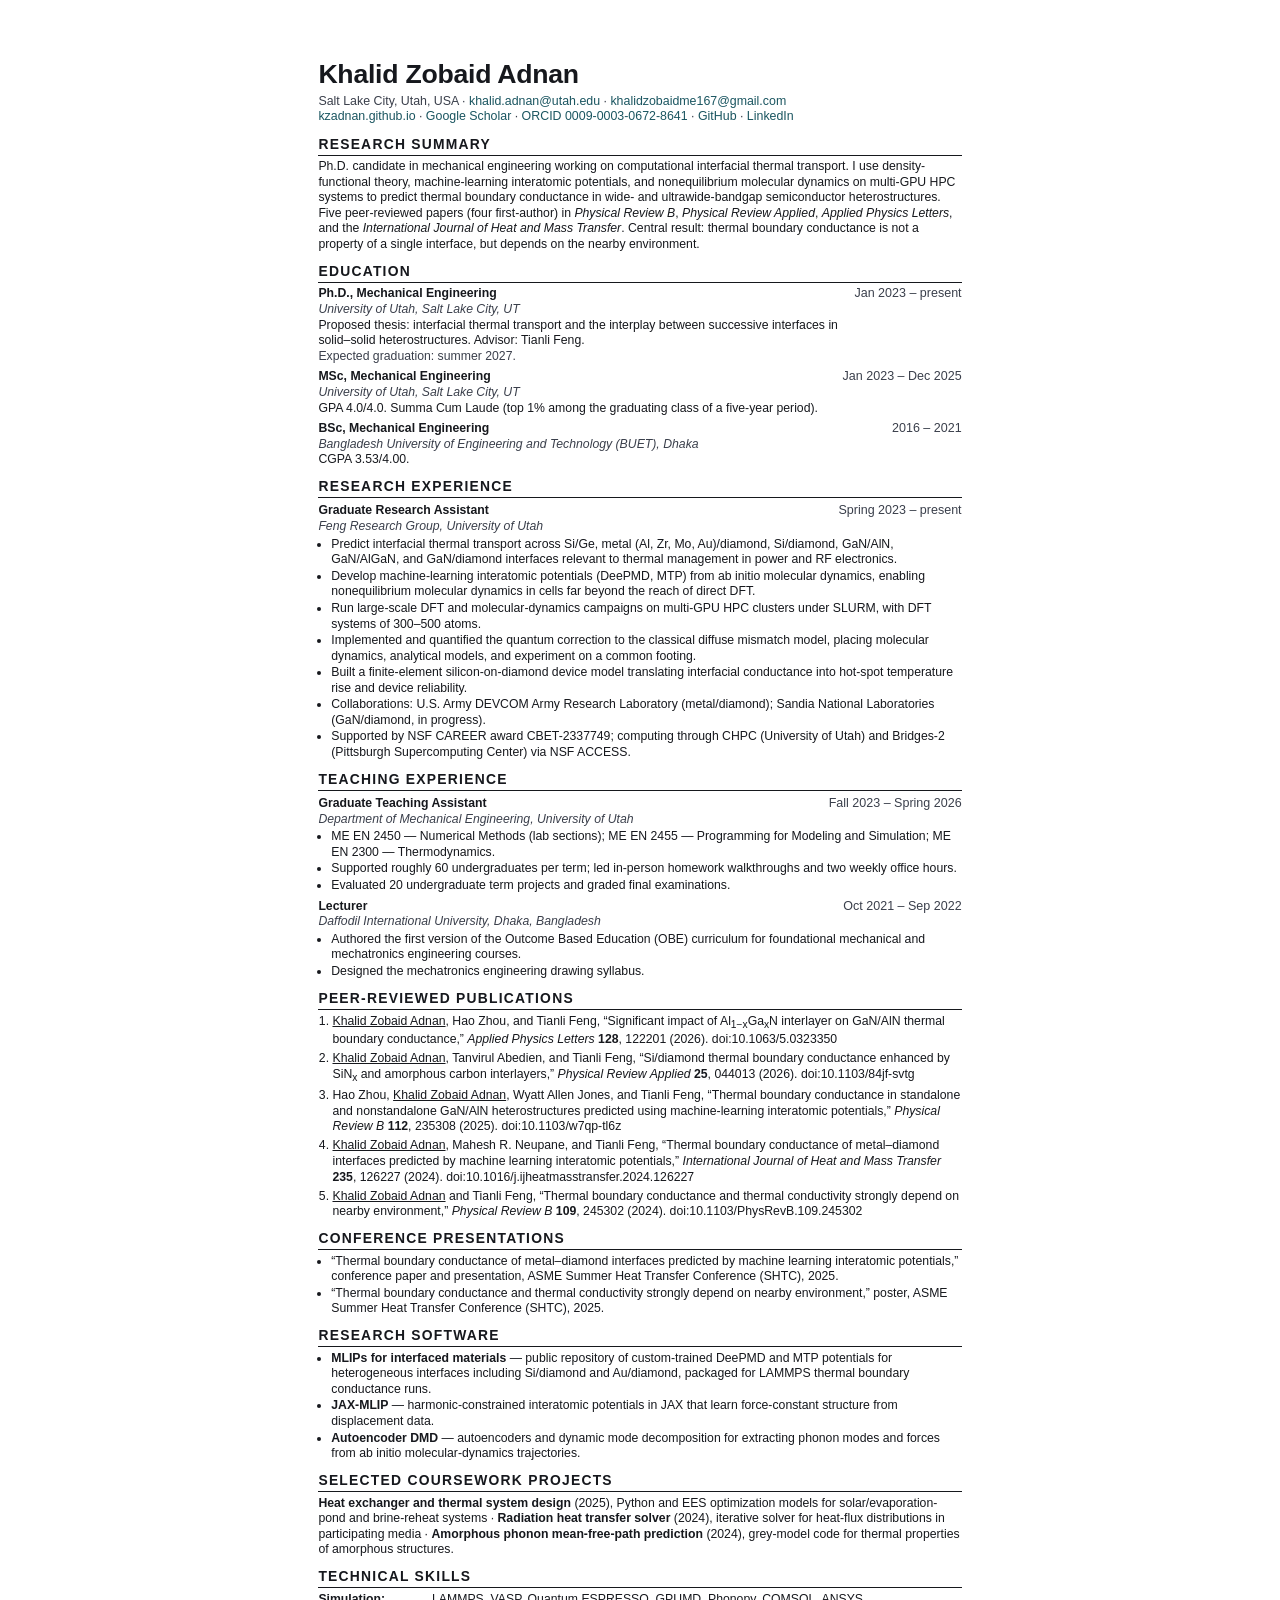
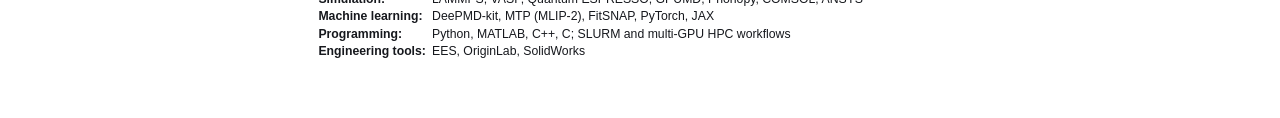
==== cv/index.html @ 43051bc8 "Add CV, contribution statements, talks, funding, and device relevance Addresses the gaps a hiring co" ====
<!DOCTYPE html>
<html lang="en">
<head>
<meta charset="utf-8">
<meta name="viewport" content="width=device-width, initial-scale=1">
<title>Khalid Zobaid Adnan | Curriculum vitae</title>
<link rel="canonical" href="https://kzadnan.github.io/cv/">
<style>
  @page { size: letter; margin: 0.6in 0.7in; }
  * { box-sizing: border-box; }
  body {
    margin: 0 auto;
    max-width: 7.1in;
    padding: 0.6in 0.2in;
    font-family: "Source Sans 3", "Segoe UI", Arial, sans-serif;
    font-size: 9.2pt;
    line-height: 1.27;
    color: #16181d;
  }
  a { color: #1a5560; text-decoration: none; }
  h1 {
    margin: 0;
    font-size: 20pt;
    letter-spacing: -0.01em;
  }
  .contact {
    margin: 0.18em 0 0;
    font-size: 9.3pt;
    color: #3a3f4b;
  }
  h2 {
    margin: 0.75em 0 0.26em;
    padding-bottom: 0.1em;
    border-bottom: 1px solid #16181d;
    font-size: 10.4pt;
    letter-spacing: 0.09em;
    text-transform: uppercase;
  }
  p { margin: 0 0 0.4em; }
  .row {
    display: flex;
    justify-content: space-between;
    gap: 1em;
    margin-top: 0.42em;
  }
  .row:first-of-type { margin-top: 0; }
  .role { font-weight: 700; }
  .where { font-style: italic; color: #3a3f4b; }
  .when { white-space: nowrap; color: #3a3f4b; font-size: 9.4pt; }
  ul { margin: 0.18em 0 0; padding-left: 1.05em; }
  li { margin-bottom: 0.08em; }
  ol.pubs { margin: 0; padding-left: 1.15em; }
  ol.pubs li { margin-bottom: 0.28em; }
  .venue { font-style: italic; }
  .me { text-decoration: underline; }
  .skills {
    display: grid;
    grid-template-columns: max-content 1fr;
    gap: 0.16em 0.5em;
    margin: 0.2em 0 0;
  }
  .skills dt { font-weight: 700; }
  .skills dd { margin: 0; }
  .note { color: #3a3f4b; }
  @media print { body { padding: 0; max-width: none; } }
</style>
</head>
<body>

<header>
  <h1>Khalid Zobaid Adnan</h1>
  <p class="contact">
    Salt Lake City, Utah, USA &middot;
    <a href="mailto:khalid.adnan@utah.edu">khalid.adnan@utah.edu</a> &middot;
    <a href="mailto:khalidzobaidme167@gmail.com">khalidzobaidme167@gmail.com</a><br>
    <a href="https://kzadnan.github.io">kzadnan.github.io</a> &middot;
    <a href="https://scholar.google.com/citations?user=MXLTLekAAAAJ">Google Scholar</a> &middot;
    <a href="https://orcid.org/0009-0003-0672-8641">ORCID 0009-0003-0672-8641</a> &middot;
    <a href="https://github.com/kzadnan">GitHub</a> &middot;
    <a href="https://www.linkedin.com/in/zobaid-adnan/">LinkedIn</a>
  </p>
</header>

<h2>Research summary</h2>
<p>Ph.D. candidate in mechanical engineering working on computational interfacial thermal transport. I use density-functional theory, machine-learning interatomic potentials, and nonequilibrium molecular dynamics on multi-GPU HPC systems to predict thermal boundary conductance in wide- and ultrawide-bandgap semiconductor heterostructures. Five peer-reviewed papers (four first-author) in <span class="venue">Physical Review B</span>, <span class="venue">Physical Review Applied</span>, <span class="venue">Applied Physics Letters</span>, and the <span class="venue">International Journal of Heat and Mass Transfer</span>. Central result: thermal boundary conductance is not a property of a single interface, but depends on the nearby environment.</p>

<h2>Education</h2>
<div class="row">
  <div>
    <span class="role">Ph.D., Mechanical Engineering</span><br>
    <span class="where">University of Utah, Salt Lake City, UT</span><br>
    Proposed thesis: interfacial thermal transport and the interplay between successive interfaces in solid&ndash;solid heterostructures. Advisor: Tianli Feng.<br>
    <span class="note">Expected graduation: summer 2027.</span>
  </div>
  <div class="when">Jan 2023 &ndash; present</div>
</div>
<div class="row">
  <div>
    <span class="role">MSc, Mechanical Engineering</span><br>
    <span class="where">University of Utah, Salt Lake City, UT</span><br>
    GPA 4.0/4.0. Summa Cum Laude (top 1% among the graduating class of a five-year period).
  </div>
  <div class="when">Jan 2023 &ndash; Dec 2025</div>
</div>
<div class="row">
  <div>
    <span class="role">BSc, Mechanical Engineering</span><br>
    <span class="where">Bangladesh University of Engineering and Technology (BUET), Dhaka</span><br>
    CGPA 3.53/4.00.
  </div>
  <div class="when">2016 &ndash; 2021</div>
</div>

<h2>Research experience</h2>
<div class="row">
  <div>
    <span class="role">Graduate Research Assistant</span><br>
    <span class="where">Feng Research Group, University of Utah</span>
  </div>
  <div class="when">Spring 2023 &ndash; present</div>
</div>
<ul>
  <li>Predict interfacial thermal transport across Si/Ge, metal (Al, Zr, Mo, Au)/diamond, Si/diamond, GaN/AlN, GaN/AlGaN, and GaN/diamond interfaces relevant to thermal management in power and RF electronics.</li>
  <li>Develop machine-learning interatomic potentials (DeePMD, MTP) from ab initio molecular dynamics, enabling nonequilibrium molecular dynamics in cells far beyond the reach of direct DFT.</li>
  <li>Run large-scale DFT and molecular-dynamics campaigns on multi-GPU HPC clusters under SLURM, with DFT systems of 300&ndash;500 atoms.</li>
  <li>Implemented and quantified the quantum correction to the classical diffuse mismatch model, placing molecular dynamics, analytical models, and experiment on a common footing.</li>
  <li>Built a finite-element silicon-on-diamond device model translating interfacial conductance into hot-spot temperature rise and device reliability.</li>
  <li>Collaborations: U.S. Army DEVCOM Army Research Laboratory (metal/diamond); Sandia National Laboratories (GaN/diamond, in progress).</li>
  <li>Supported by NSF CAREER award CBET-2337749; computing through CHPC (University of Utah) and Bridges-2 (Pittsburgh Supercomputing Center) via NSF ACCESS.</li>
</ul>

<h2>Teaching experience</h2>
<div class="row">
  <div>
    <span class="role">Graduate Teaching Assistant</span><br>
    <span class="where">Department of Mechanical Engineering, University of Utah</span>
  </div>
  <div class="when">Fall 2023 &ndash; Spring 2026</div>
</div>
<ul>
  <li>ME EN 2450 &mdash; Numerical Methods (lab sections); ME EN 2455 &mdash; Programming for Modeling and Simulation; ME EN 2300 &mdash; Thermodynamics.</li>
  <li>Supported roughly 60 undergraduates per term; led in-person homework walkthroughs and two weekly office hours.</li>
  <li>Evaluated 20 undergraduate term projects and graded final examinations.</li>
</ul>
<div class="row">
  <div>
    <span class="role">Lecturer</span><br>
    <span class="where">Daffodil International University, Dhaka, Bangladesh</span>
  </div>
  <div class="when">Oct 2021 &ndash; Sep 2022</div>
</div>
<ul>
  <li>Authored the first version of the Outcome Based Education (OBE) curriculum for foundational mechanical and mechatronics engineering courses.</li>
  <li>Designed the mechatronics engineering drawing syllabus.</li>
</ul>

<h2>Peer-reviewed publications</h2>
<ol class="pubs">
  <li><span class="me">Khalid Zobaid Adnan</span>, Hao Zhou, and Tianli Feng, &ldquo;Significant impact of Al<sub>1&minus;x</sub>Ga<sub>x</sub>N interlayer on GaN/AlN thermal boundary conductance,&rdquo; <span class="venue">Applied Physics Letters</span> <strong>128</strong>, 122201 (2026). doi:10.1063/5.0323350</li>
  <li><span class="me">Khalid Zobaid Adnan</span>, Tanvirul Abedien, and Tianli Feng, &ldquo;Si/diamond thermal boundary conductance enhanced by SiN<sub>x</sub> and amorphous carbon interlayers,&rdquo; <span class="venue">Physical Review Applied</span> <strong>25</strong>, 044013 (2026). doi:10.1103/84jf-svtg</li>
  <li>Hao Zhou, <span class="me">Khalid Zobaid Adnan</span>, Wyatt Allen Jones, and Tianli Feng, &ldquo;Thermal boundary conductance in standalone and nonstandalone GaN/AlN heterostructures predicted using machine-learning interatomic potentials,&rdquo; <span class="venue">Physical Review B</span> <strong>112</strong>, 235308 (2025). doi:10.1103/w7qp-tl6z</li>
  <li><span class="me">Khalid Zobaid Adnan</span>, Mahesh R. Neupane, and Tianli Feng, &ldquo;Thermal boundary conductance of metal&ndash;diamond interfaces predicted by machine learning interatomic potentials,&rdquo; <span class="venue">International Journal of Heat and Mass Transfer</span> <strong>235</strong>, 126227 (2024). doi:10.1016/j.ijheatmasstransfer.2024.126227</li>
  <li><span class="me">Khalid Zobaid Adnan</span> and Tianli Feng, &ldquo;Thermal boundary conductance and thermal conductivity strongly depend on nearby environment,&rdquo; <span class="venue">Physical Review B</span> <strong>109</strong>, 245302 (2024). doi:10.1103/PhysRevB.109.245302</li>
</ol>

<h2>Conference presentations</h2>
<ul>
  <li>&ldquo;Thermal boundary conductance of metal&ndash;diamond interfaces predicted by machine learning interatomic potentials,&rdquo; conference paper and presentation, ASME Summer Heat Transfer Conference (SHTC), 2025.</li>
  <li>&ldquo;Thermal boundary conductance and thermal conductivity strongly depend on nearby environment,&rdquo; poster, ASME Summer Heat Transfer Conference (SHTC), 2025.</li>
</ul>

<h2>Research software</h2>
<ul>
  <li><strong>MLIPs for interfaced materials</strong> &mdash; public repository of custom-trained DeePMD and MTP potentials for heterogeneous interfaces including Si/diamond and Au/diamond, packaged for LAMMPS thermal boundary conductance runs.</li>
  <li><strong>JAX-MLIP</strong> &mdash; harmonic-constrained interatomic potentials in JAX that learn force-constant structure from displacement data.</li>
  <li><strong>Autoencoder DMD</strong> &mdash; autoencoders and dynamic mode decomposition for extracting phonon modes and forces from ab initio molecular-dynamics trajectories.</li>
</ul>

<h2>Selected coursework projects</h2>
<p><strong>Heat exchanger and thermal system design</strong> (2025), Python and EES optimization models for solar/evaporation-pond and brine-reheat systems &middot; <strong>Radiation heat transfer solver</strong> (2024), iterative solver for heat-flux distributions in participating media &middot; <strong>Amorphous phonon mean-free-path prediction</strong> (2024), grey-model code for thermal properties of amorphous structures.</p>

<h2>Technical skills</h2>
<dl class="skills">
  <dt>Simulation:</dt>
  <dd>LAMMPS, VASP, Quantum ESPRESSO, GPUMD, Phonopy, COMSOL, ANSYS</dd>
  <dt>Machine learning:</dt>
  <dd>DeePMD-kit, MTP (MLIP-2), FitSNAP, PyTorch, JAX</dd>
  <dt>Programming:</dt>
  <dd>Python, MATLAB, C++, C; SLURM and multi-GPU HPC workflows</dd>
  <dt>Engineering tools:</dt>
  <dd>EES, OriginLab, SolidWorks</dd>
</dl>

</body>
</html>
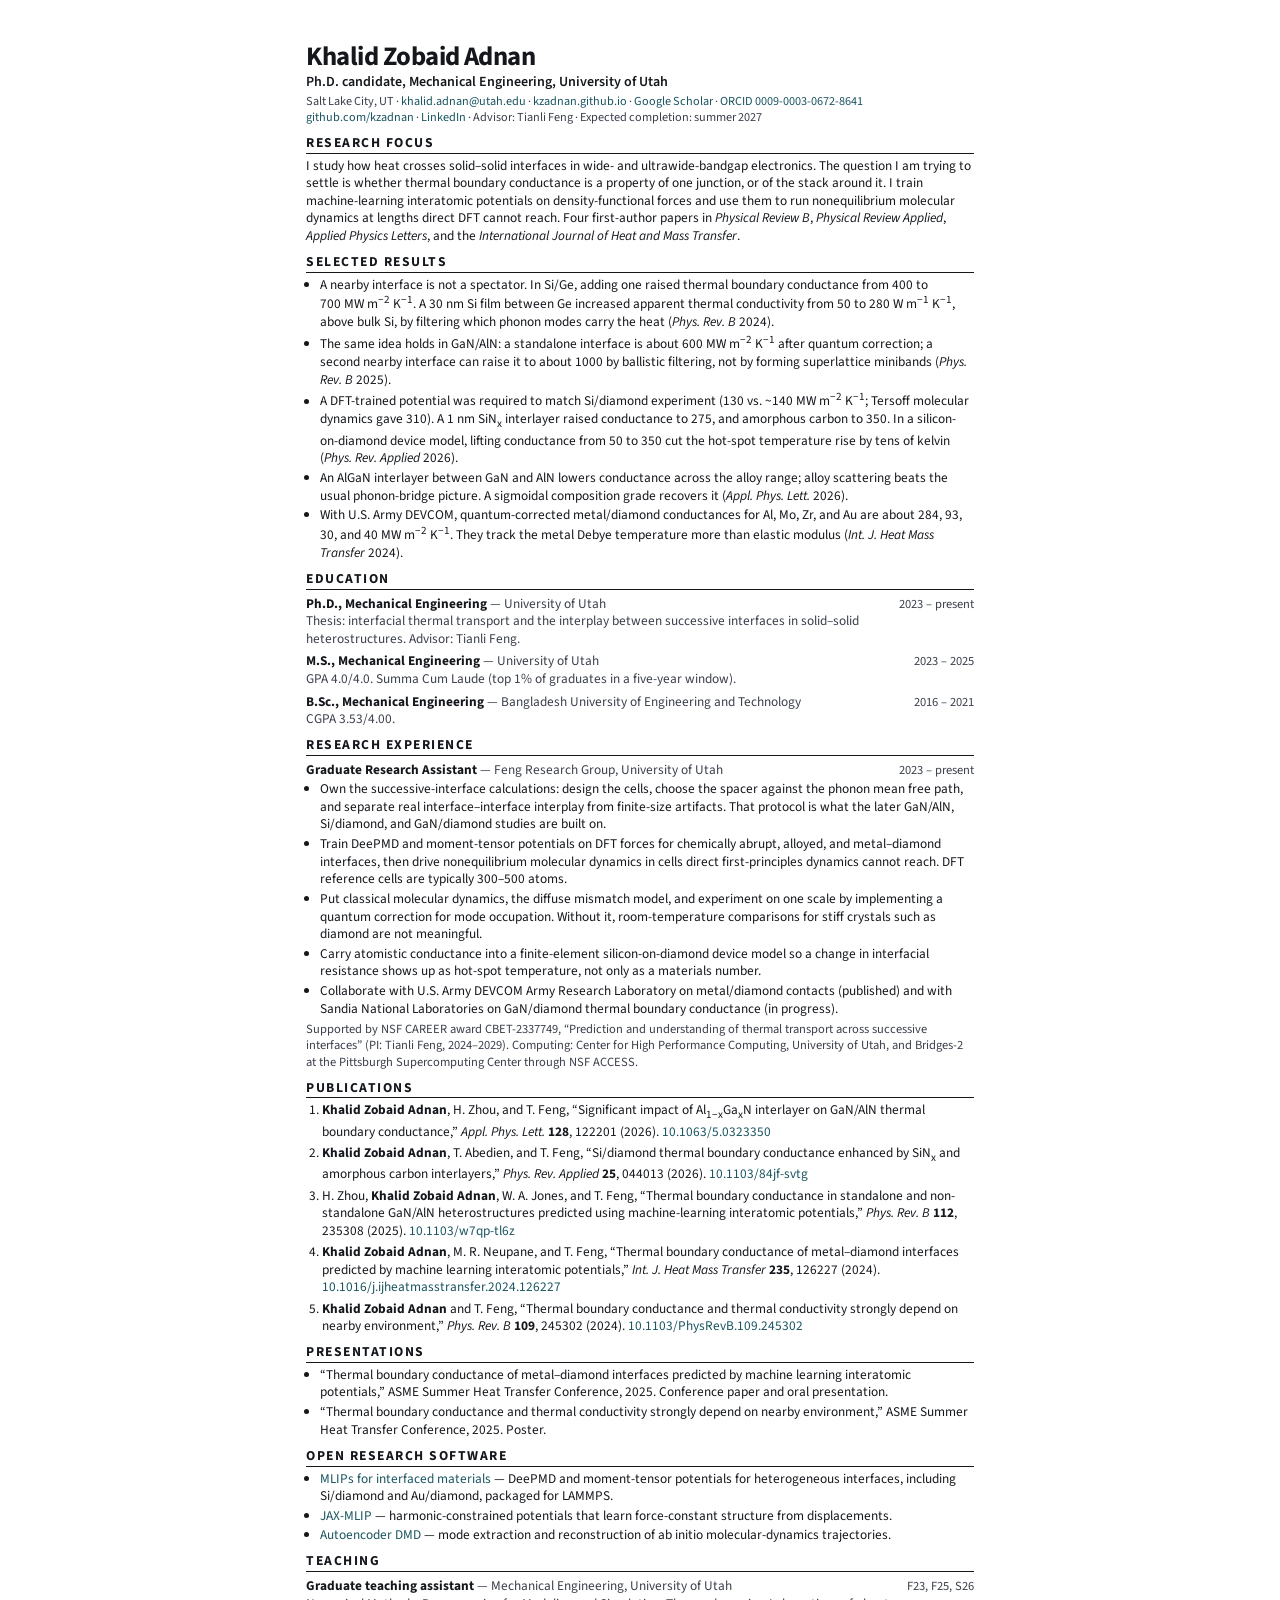
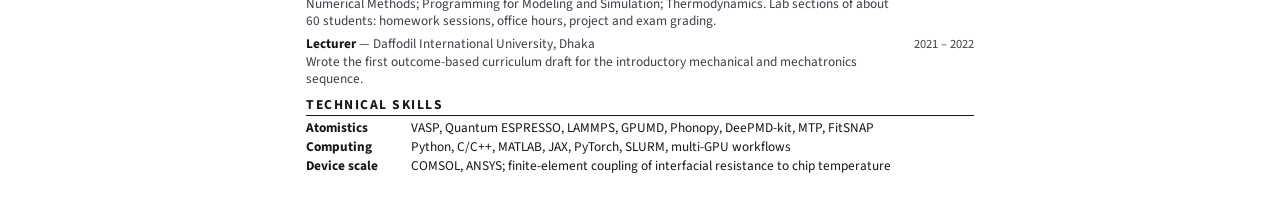
==== commit 3cac32a3: "Rewrite the CV around results and give the site a researcher's voice Lead the CV with the question, " ====
--- a/cv/index.html
+++ b/cv/index.html
@@ -5,108 +5,134 @@
 <meta name="viewport" content="width=device-width, initial-scale=1">
 <title>Khalid Zobaid Adnan | Curriculum vitae</title>
 <link rel="canonical" href="https://kzadnan.github.io/cv/">
+<link rel="preconnect" href="https://fonts.googleapis.com">
+<link rel="preconnect" href="https://fonts.gstatic.com" crossorigin>
+<link href="https://fonts.googleapis.com/css2?family=Source+Sans+3:ital,wght@0,400;0,600;0,700;1,400&display=swap" rel="stylesheet">
 <style>
-  @page { size: letter; margin: 0.6in 0.7in; }
+  @page { size: letter; margin: 0.52in 0.62in; }
   * { box-sizing: border-box; }
   body {
     margin: 0 auto;
-    max-width: 7.1in;
-    padding: 0.6in 0.2in;
+    max-width: 7.25in;
+    padding: 0.45in 0.15in 0.3in;
     font-family: "Source Sans 3", "Segoe UI", Arial, sans-serif;
-    font-size: 9.2pt;
-    line-height: 1.27;
-    color: #16181d;
+    font-size: 10pt;
+    line-height: 1.32;
+    color: #14171c;
   }
   a { color: #1a5560; text-decoration: none; }
+  header { margin-bottom: 0.15em; }
   h1 {
     margin: 0;
     font-size: 20pt;
-    letter-spacing: -0.01em;
+    letter-spacing: -0.02em;
+    line-height: 1.05;
+  }
+  .identity {
+    margin: 0.12em 0 0;
+    font-size: 10.5pt;
+    font-weight: 600;
   }
   .contact {
-    margin: 0.18em 0 0;
-    font-size: 9.3pt;
+    margin: 0.15em 0 0;
+    font-size: 9.2pt;
     color: #3a3f4b;
   }
   h2 {
-    margin: 0.75em 0 0.26em;
-    padding-bottom: 0.1em;
-    border-bottom: 1px solid #16181d;
-    font-size: 10.4pt;
-    letter-spacing: 0.09em;
+    margin: 0.62em 0 0.22em;
+    padding-bottom: 0.06em;
+    border-bottom: 1.5px solid #14171c;
+    font-size: 10.2pt;
+    letter-spacing: 0.11em;
     text-transform: uppercase;
   }
-  p { margin: 0 0 0.4em; }
+  p { margin: 0 0 0.28em; }
+  ul { margin: 0.12em 0 0; padding-left: 1.05em; }
+  li { margin-bottom: 0.16em; break-inside: avoid; }
+  h2, .row { break-inside: avoid; break-after: avoid; }
   .row {
     display: flex;
     justify-content: space-between;
+    align-items: baseline;
     gap: 1em;
-    margin-top: 0.42em;
-  }
-  .row:first-of-type { margin-top: 0; }
+    margin-top: 0.38em;
+  }
   .role { font-weight: 700; }
-  .where { font-style: italic; color: #3a3f4b; }
+  .where { color: #3a3f4b; }
   .when { white-space: nowrap; color: #3a3f4b; font-size: 9.4pt; }
-  ul { margin: 0.18em 0 0; padding-left: 1.05em; }
-  li { margin-bottom: 0.08em; }
-  ol.pubs { margin: 0; padding-left: 1.15em; }
+  .sub { margin: 0.05em 0 0; color: #3a3f4b; }
+  ol.pubs { margin: 0.1em 0 0; padding-left: 1.2em; }
   ol.pubs li { margin-bottom: 0.28em; }
   .venue { font-style: italic; }
-  .me { text-decoration: underline; }
+  .me { font-weight: 700; }
+  .finding { color: #3a3f4b; }
   .skills {
     display: grid;
-    grid-template-columns: max-content 1fr;
-    gap: 0.16em 0.5em;
-    margin: 0.2em 0 0;
+    grid-template-columns: 7.4em 1fr;
+    gap: 0.12em 0.45em;
+    margin: 0.15em 0 0;
   }
   .skills dt { font-weight: 700; }
   .skills dd { margin: 0; }
-  .note { color: #3a3f4b; }
-  @media print { body { padding: 0; max-width: none; } }
+  .support { margin: 0.28em 0 0; color: #3a3f4b; font-size: 9.4pt; }
+  @media print {
+    body { padding: 0; max-width: none; }
+    a { color: inherit; }
+  }
 </style>
 </head>
 <body>
 
 <header>
   <h1>Khalid Zobaid Adnan</h1>
+  <p class="identity">Ph.D. candidate, Mechanical Engineering, University of Utah</p>
   <p class="contact">
-    Salt Lake City, Utah, USA &middot;
+    Salt Lake City, UT &middot;
     <a href="mailto:khalid.adnan@utah.edu">khalid.adnan@utah.edu</a> &middot;
-    <a href="mailto:khalidzobaidme167@gmail.com">khalidzobaidme167@gmail.com</a><br>
     <a href="https://kzadnan.github.io">kzadnan.github.io</a> &middot;
     <a href="https://scholar.google.com/citations?user=MXLTLekAAAAJ">Google Scholar</a> &middot;
-    <a href="https://orcid.org/0009-0003-0672-8641">ORCID 0009-0003-0672-8641</a> &middot;
-    <a href="https://github.com/kzadnan">GitHub</a> &middot;
-    <a href="https://www.linkedin.com/in/zobaid-adnan/">LinkedIn</a>
+    <a href="https://orcid.org/0009-0003-0672-8641">ORCID 0009-0003-0672-8641</a><br>
+    <a href="https://github.com/kzadnan">github.com/kzadnan</a> &middot;
+    <a href="https://www.linkedin.com/in/zobaid-adnan/">LinkedIn</a> &middot;
+    Advisor: Tianli Feng &middot;
+    Expected completion: summer 2027
   </p>
 </header>
 
-<h2>Research summary</h2>
-<p>Ph.D. candidate in mechanical engineering working on computational interfacial thermal transport. I use density-functional theory, machine-learning interatomic potentials, and nonequilibrium molecular dynamics on multi-GPU HPC systems to predict thermal boundary conductance in wide- and ultrawide-bandgap semiconductor heterostructures. Five peer-reviewed papers (four first-author) in <span class="venue">Physical Review B</span>, <span class="venue">Physical Review Applied</span>, <span class="venue">Applied Physics Letters</span>, and the <span class="venue">International Journal of Heat and Mass Transfer</span>. Central result: thermal boundary conductance is not a property of a single interface, but depends on the nearby environment.</p>
+<h2>Research focus</h2>
+<p>I study how heat crosses solid&ndash;solid interfaces in wide- and ultrawide-bandgap electronics. The question I am trying to settle is whether thermal boundary conductance is a property of one junction, or of the stack around it. I train machine-learning interatomic potentials on density-functional forces and use them to run nonequilibrium molecular dynamics at lengths direct DFT cannot reach. Four first-author papers in <span class="venue">Physical Review B</span>, <span class="venue">Physical Review Applied</span>, <span class="venue">Applied Physics Letters</span>, and the <span class="venue">International Journal of Heat and Mass Transfer</span>.</p>
+
+<h2>Selected results</h2>
+<ul>
+  <li>A nearby interface is not a spectator. In Si/Ge, adding one raised thermal boundary conductance from 400 to 700&nbsp;MW&nbsp;m<sup>&minus;2</sup>&nbsp;K<sup>&minus;1</sup>. A 30&nbsp;nm Si film between Ge increased apparent thermal conductivity from 50 to 280&nbsp;W&nbsp;m<sup>&minus;1</sup>&nbsp;K<sup>&minus;1</sup>, above bulk Si, by filtering which phonon modes carry the heat (<span class="venue">Phys. Rev. B</span> 2024).</li>
+  <li>The same idea holds in GaN/AlN: a standalone interface is about 600&nbsp;MW&nbsp;m<sup>&minus;2</sup>&nbsp;K<sup>&minus;1</sup> after quantum correction; a second nearby interface can raise it to about 1000 by ballistic filtering, not by forming superlattice minibands (<span class="venue">Phys. Rev. B</span> 2025).</li>
+  <li>A DFT-trained potential was required to match Si/diamond experiment (130 vs. ~140&nbsp;MW&nbsp;m<sup>&minus;2</sup>&nbsp;K<sup>&minus;1</sup>; Tersoff molecular dynamics gave 310). A 1&nbsp;nm SiN<sub>x</sub> interlayer raised conductance to 275, and amorphous carbon to 350. In a silicon-on-diamond device model, lifting conductance from 50 to 350 cut the hot-spot temperature rise by tens of kelvin (<span class="venue">Phys. Rev. Applied</span> 2026).</li>
+  <li>An AlGaN interlayer between GaN and AlN lowers conductance across the alloy range; alloy scattering beats the usual phonon-bridge picture. A sigmoidal composition grade recovers it (<span class="venue">Appl. Phys. Lett.</span> 2026).</li>
+  <li>With U.S. Army DEVCOM, quantum-corrected metal/diamond conductances for Al, Mo, Zr, and Au are about 284, 93, 30, and 40&nbsp;MW&nbsp;m<sup>&minus;2</sup>&nbsp;K<sup>&minus;1</sup>. They track the metal Debye temperature more than elastic modulus (<span class="venue">Int. J. Heat Mass Transfer</span> 2024).</li>
+</ul>
 
 <h2>Education</h2>
 <div class="row">
   <div>
-    <span class="role">Ph.D., Mechanical Engineering</span><br>
-    <span class="where">University of Utah, Salt Lake City, UT</span><br>
-    Proposed thesis: interfacial thermal transport and the interplay between successive interfaces in solid&ndash;solid heterostructures. Advisor: Tianli Feng.<br>
-    <span class="note">Expected graduation: summer 2027.</span>
-  </div>
-  <div class="when">Jan 2023 &ndash; present</div>
-</div>
-<div class="row">
-  <div>
-    <span class="role">MSc, Mechanical Engineering</span><br>
-    <span class="where">University of Utah, Salt Lake City, UT</span><br>
-    GPA 4.0/4.0. Summa Cum Laude (top 1% among the graduating class of a five-year period).
-  </div>
-  <div class="when">Jan 2023 &ndash; Dec 2025</div>
-</div>
-<div class="row">
-  <div>
-    <span class="role">BSc, Mechanical Engineering</span><br>
-    <span class="where">Bangladesh University of Engineering and Technology (BUET), Dhaka</span><br>
-    CGPA 3.53/4.00.
+    <span class="role">Ph.D., Mechanical Engineering</span>
+    <span class="where"> &mdash; University of Utah</span><br>
+    <span class="sub">Thesis: interfacial thermal transport and the interplay between successive interfaces in solid&ndash;solid heterostructures. Advisor: Tianli Feng.</span>
+  </div>
+  <div class="when">2023 &ndash; present</div>
+</div>
+<div class="row">
+  <div>
+    <span class="role">M.S., Mechanical Engineering</span>
+    <span class="where"> &mdash; University of Utah</span><br>
+    <span class="sub">GPA 4.0/4.0. Summa Cum Laude (top 1% of graduates in a five-year window).</span>
+  </div>
+  <div class="when">2023 &ndash; 2025</div>
+</div>
+<div class="row">
+  <div>
+    <span class="role">B.Sc., Mechanical Engineering</span>
+    <span class="where"> &mdash; Bangladesh University of Engineering and Technology</span><br>
+    <span class="sub">CGPA 3.53/4.00.</span>
   </div>
   <div class="when">2016 &ndash; 2021</div>
 </div>
@@ -114,81 +140,68 @@
 <h2>Research experience</h2>
 <div class="row">
   <div>
-    <span class="role">Graduate Research Assistant</span><br>
-    <span class="where">Feng Research Group, University of Utah</span>
-  </div>
-  <div class="when">Spring 2023 &ndash; present</div>
-</div>
-<ul>
-  <li>Predict interfacial thermal transport across Si/Ge, metal (Al, Zr, Mo, Au)/diamond, Si/diamond, GaN/AlN, GaN/AlGaN, and GaN/diamond interfaces relevant to thermal management in power and RF electronics.</li>
-  <li>Develop machine-learning interatomic potentials (DeePMD, MTP) from ab initio molecular dynamics, enabling nonequilibrium molecular dynamics in cells far beyond the reach of direct DFT.</li>
-  <li>Run large-scale DFT and molecular-dynamics campaigns on multi-GPU HPC clusters under SLURM, with DFT systems of 300&ndash;500 atoms.</li>
-  <li>Implemented and quantified the quantum correction to the classical diffuse mismatch model, placing molecular dynamics, analytical models, and experiment on a common footing.</li>
-  <li>Built a finite-element silicon-on-diamond device model translating interfacial conductance into hot-spot temperature rise and device reliability.</li>
-  <li>Collaborations: U.S. Army DEVCOM Army Research Laboratory (metal/diamond); Sandia National Laboratories (GaN/diamond, in progress).</li>
-  <li>Supported by NSF CAREER award CBET-2337749; computing through CHPC (University of Utah) and Bridges-2 (Pittsburgh Supercomputing Center) via NSF ACCESS.</li>
-</ul>
-
-<h2>Teaching experience</h2>
-<div class="row">
-  <div>
-    <span class="role">Graduate Teaching Assistant</span><br>
-    <span class="where">Department of Mechanical Engineering, University of Utah</span>
-  </div>
-  <div class="when">Fall 2023 &ndash; Spring 2026</div>
-</div>
-<ul>
-  <li>ME EN 2450 &mdash; Numerical Methods (lab sections); ME EN 2455 &mdash; Programming for Modeling and Simulation; ME EN 2300 &mdash; Thermodynamics.</li>
-  <li>Supported roughly 60 undergraduates per term; led in-person homework walkthroughs and two weekly office hours.</li>
-  <li>Evaluated 20 undergraduate term projects and graded final examinations.</li>
-</ul>
-<div class="row">
-  <div>
-    <span class="role">Lecturer</span><br>
-    <span class="where">Daffodil International University, Dhaka, Bangladesh</span>
-  </div>
-  <div class="when">Oct 2021 &ndash; Sep 2022</div>
-</div>
-<ul>
-  <li>Authored the first version of the Outcome Based Education (OBE) curriculum for foundational mechanical and mechatronics engineering courses.</li>
-  <li>Designed the mechatronics engineering drawing syllabus.</li>
-</ul>
-
-<h2>Peer-reviewed publications</h2>
+    <span class="role">Graduate Research Assistant</span>
+    <span class="where"> &mdash; Feng Research Group, University of Utah</span>
+  </div>
+  <div class="when">2023 &ndash; present</div>
+</div>
+<ul>
+  <li>Own the successive-interface calculations: design the cells, choose the spacer against the phonon mean free path, and separate real interface&ndash;interface interplay from finite-size artifacts. That protocol is what the later GaN/AlN, Si/diamond, and GaN/diamond studies are built on.</li>
+  <li>Train DeePMD and moment-tensor potentials on DFT forces for chemically abrupt, alloyed, and metal&ndash;diamond interfaces, then drive nonequilibrium molecular dynamics in cells direct first-principles dynamics cannot reach. DFT reference cells are typically 300&ndash;500 atoms.</li>
+  <li>Put classical molecular dynamics, the diffuse mismatch model, and experiment on one scale by implementing a quantum correction for mode occupation. Without it, room-temperature comparisons for stiff crystals such as diamond are not meaningful.</li>
+  <li>Carry atomistic conductance into a finite-element silicon-on-diamond device model so a change in interfacial resistance shows up as hot-spot temperature, not only as a materials number.</li>
+  <li>Collaborate with U.S. Army DEVCOM Army Research Laboratory on metal/diamond contacts (published) and with Sandia National Laboratories on GaN/diamond thermal boundary conductance (in progress).</li>
+</ul>
+<p class="support">Supported by NSF CAREER award CBET-2337749, &ldquo;Prediction and understanding of thermal transport across successive interfaces&rdquo; (PI: Tianli Feng, 2024&ndash;2029). Computing: Center for High Performance Computing, University of Utah, and Bridges-2 at the Pittsburgh Supercomputing Center through NSF ACCESS.</p>
+
+<h2>Publications</h2>
 <ol class="pubs">
-  <li><span class="me">Khalid Zobaid Adnan</span>, Hao Zhou, and Tianli Feng, &ldquo;Significant impact of Al<sub>1&minus;x</sub>Ga<sub>x</sub>N interlayer on GaN/AlN thermal boundary conductance,&rdquo; <span class="venue">Applied Physics Letters</span> <strong>128</strong>, 122201 (2026). doi:10.1063/5.0323350</li>
-  <li><span class="me">Khalid Zobaid Adnan</span>, Tanvirul Abedien, and Tianli Feng, &ldquo;Si/diamond thermal boundary conductance enhanced by SiN<sub>x</sub> and amorphous carbon interlayers,&rdquo; <span class="venue">Physical Review Applied</span> <strong>25</strong>, 044013 (2026). doi:10.1103/84jf-svtg</li>
-  <li>Hao Zhou, <span class="me">Khalid Zobaid Adnan</span>, Wyatt Allen Jones, and Tianli Feng, &ldquo;Thermal boundary conductance in standalone and nonstandalone GaN/AlN heterostructures predicted using machine-learning interatomic potentials,&rdquo; <span class="venue">Physical Review B</span> <strong>112</strong>, 235308 (2025). doi:10.1103/w7qp-tl6z</li>
-  <li><span class="me">Khalid Zobaid Adnan</span>, Mahesh R. Neupane, and Tianli Feng, &ldquo;Thermal boundary conductance of metal&ndash;diamond interfaces predicted by machine learning interatomic potentials,&rdquo; <span class="venue">International Journal of Heat and Mass Transfer</span> <strong>235</strong>, 126227 (2024). doi:10.1016/j.ijheatmasstransfer.2024.126227</li>
-  <li><span class="me">Khalid Zobaid Adnan</span> and Tianli Feng, &ldquo;Thermal boundary conductance and thermal conductivity strongly depend on nearby environment,&rdquo; <span class="venue">Physical Review B</span> <strong>109</strong>, 245302 (2024). doi:10.1103/PhysRevB.109.245302</li>
+  <li><span class="me">Khalid Zobaid Adnan</span>, H. Zhou, and T. Feng, &ldquo;Significant impact of Al<sub>1&minus;x</sub>Ga<sub>x</sub>N interlayer on GaN/AlN thermal boundary conductance,&rdquo; <span class="venue">Appl. Phys. Lett.</span> <strong>128</strong>, 122201 (2026). <a href="https://doi.org/10.1063/5.0323350">10.1063/5.0323350</a></li>
+  <li><span class="me">Khalid Zobaid Adnan</span>, T. Abedien, and T. Feng, &ldquo;Si/diamond thermal boundary conductance enhanced by SiN<sub>x</sub> and amorphous carbon interlayers,&rdquo; <span class="venue">Phys. Rev. Applied</span> <strong>25</strong>, 044013 (2026). <a href="https://doi.org/10.1103/84jf-svtg">10.1103/84jf-svtg</a></li>
+  <li>H. Zhou, <span class="me">Khalid Zobaid Adnan</span>, W. A. Jones, and T. Feng, &ldquo;Thermal boundary conductance in standalone and non-standalone GaN/AlN heterostructures predicted using machine-learning interatomic potentials,&rdquo; <span class="venue">Phys. Rev. B</span> <strong>112</strong>, 235308 (2025). <a href="https://doi.org/10.1103/w7qp-tl6z">10.1103/w7qp-tl6z</a></li>
+  <li><span class="me">Khalid Zobaid Adnan</span>, M. R. Neupane, and T. Feng, &ldquo;Thermal boundary conductance of metal&ndash;diamond interfaces predicted by machine learning interatomic potentials,&rdquo; <span class="venue">Int. J. Heat Mass Transfer</span> <strong>235</strong>, 126227 (2024). <a href="https://doi.org/10.1016/j.ijheatmasstransfer.2024.126227">10.1016/j.ijheatmasstransfer.2024.126227</a></li>
+  <li><span class="me">Khalid Zobaid Adnan</span> and T. Feng, &ldquo;Thermal boundary conductance and thermal conductivity strongly depend on nearby environment,&rdquo; <span class="venue">Phys. Rev. B</span> <strong>109</strong>, 245302 (2024). <a href="https://doi.org/10.1103/PhysRevB.109.245302">10.1103/PhysRevB.109.245302</a></li>
 </ol>
 
-<h2>Conference presentations</h2>
-<ul>
-  <li>&ldquo;Thermal boundary conductance of metal&ndash;diamond interfaces predicted by machine learning interatomic potentials,&rdquo; conference paper and presentation, ASME Summer Heat Transfer Conference (SHTC), 2025.</li>
-  <li>&ldquo;Thermal boundary conductance and thermal conductivity strongly depend on nearby environment,&rdquo; poster, ASME Summer Heat Transfer Conference (SHTC), 2025.</li>
-</ul>
-
-<h2>Research software</h2>
-<ul>
-  <li><strong>MLIPs for interfaced materials</strong> &mdash; public repository of custom-trained DeePMD and MTP potentials for heterogeneous interfaces including Si/diamond and Au/diamond, packaged for LAMMPS thermal boundary conductance runs.</li>
-  <li><strong>JAX-MLIP</strong> &mdash; harmonic-constrained interatomic potentials in JAX that learn force-constant structure from displacement data.</li>
-  <li><strong>Autoencoder DMD</strong> &mdash; autoencoders and dynamic mode decomposition for extracting phonon modes and forces from ab initio molecular-dynamics trajectories.</li>
-</ul>
-
-<h2>Selected coursework projects</h2>
-<p><strong>Heat exchanger and thermal system design</strong> (2025), Python and EES optimization models for solar/evaporation-pond and brine-reheat systems &middot; <strong>Radiation heat transfer solver</strong> (2024), iterative solver for heat-flux distributions in participating media &middot; <strong>Amorphous phonon mean-free-path prediction</strong> (2024), grey-model code for thermal properties of amorphous structures.</p>
+<h2>Presentations</h2>
+<ul>
+  <li>&ldquo;Thermal boundary conductance of metal&ndash;diamond interfaces predicted by machine learning interatomic potentials,&rdquo; ASME Summer Heat Transfer Conference, 2025. Conference paper and oral presentation.</li>
+  <li>&ldquo;Thermal boundary conductance and thermal conductivity strongly depend on nearby environment,&rdquo; ASME Summer Heat Transfer Conference, 2025. Poster.</li>
+</ul>
+
+<h2>Open research software</h2>
+<ul>
+  <li><a href="https://github.com/kzadnan/Machine_Learning_Interatomic_Potential_for_interfaced_Materials">MLIPs for interfaced materials</a> &mdash; DeePMD and moment-tensor potentials for heterogeneous interfaces, including Si/diamond and Au/diamond, packaged for LAMMPS.</li>
+  <li><a href="https://github.com/kzadnan/JAX-MLIP">JAX-MLIP</a> &mdash; harmonic-constrained potentials that learn force-constant structure from displacements.</li>
+  <li><a href="https://github.com/kzadnan/Autoencoder_NN_DMD">Autoencoder DMD</a> &mdash; mode extraction and reconstruction of ab initio molecular-dynamics trajectories.</li>
+</ul>
+
+<h2>Teaching</h2>
+<div class="row">
+  <div>
+    <span class="role">Graduate teaching assistant</span>
+    <span class="where"> &mdash; Mechanical Engineering, University of Utah</span><br>
+    <span class="sub">Numerical Methods; Programming for Modeling and Simulation; Thermodynamics. Lab sections of about 60 students: homework sessions, office hours, project and exam grading.</span>
+  </div>
+  <div class="when">F23, F25, S26</div>
+</div>
+<div class="row">
+  <div>
+    <span class="role">Lecturer</span>
+    <span class="where"> &mdash; Daffodil International University, Dhaka</span><br>
+    <span class="sub">Wrote the first outcome-based curriculum draft for the introductory mechanical and mechatronics sequence.</span>
+  </div>
+  <div class="when">2021 &ndash; 2022</div>
+</div>
 
 <h2>Technical skills</h2>
 <dl class="skills">
-  <dt>Simulation:</dt>
-  <dd>LAMMPS, VASP, Quantum ESPRESSO, GPUMD, Phonopy, COMSOL, ANSYS</dd>
-  <dt>Machine learning:</dt>
-  <dd>DeePMD-kit, MTP (MLIP-2), FitSNAP, PyTorch, JAX</dd>
-  <dt>Programming:</dt>
-  <dd>Python, MATLAB, C++, C; SLURM and multi-GPU HPC workflows</dd>
-  <dt>Engineering tools:</dt>
-  <dd>EES, OriginLab, SolidWorks</dd>
+  <dt>Atomistics</dt>
+  <dd>VASP, Quantum ESPRESSO, LAMMPS, GPUMD, Phonopy, DeePMD-kit, MTP, FitSNAP</dd>
+  <dt>Computing</dt>
+  <dd>Python, C/C++, MATLAB, JAX, PyTorch, SLURM, multi-GPU workflows</dd>
+  <dt>Device scale</dt>
+  <dd>COMSOL, ANSYS; finite-element coupling of interfacial resistance to chip temperature</dd>
 </dl>
 
 </body>
